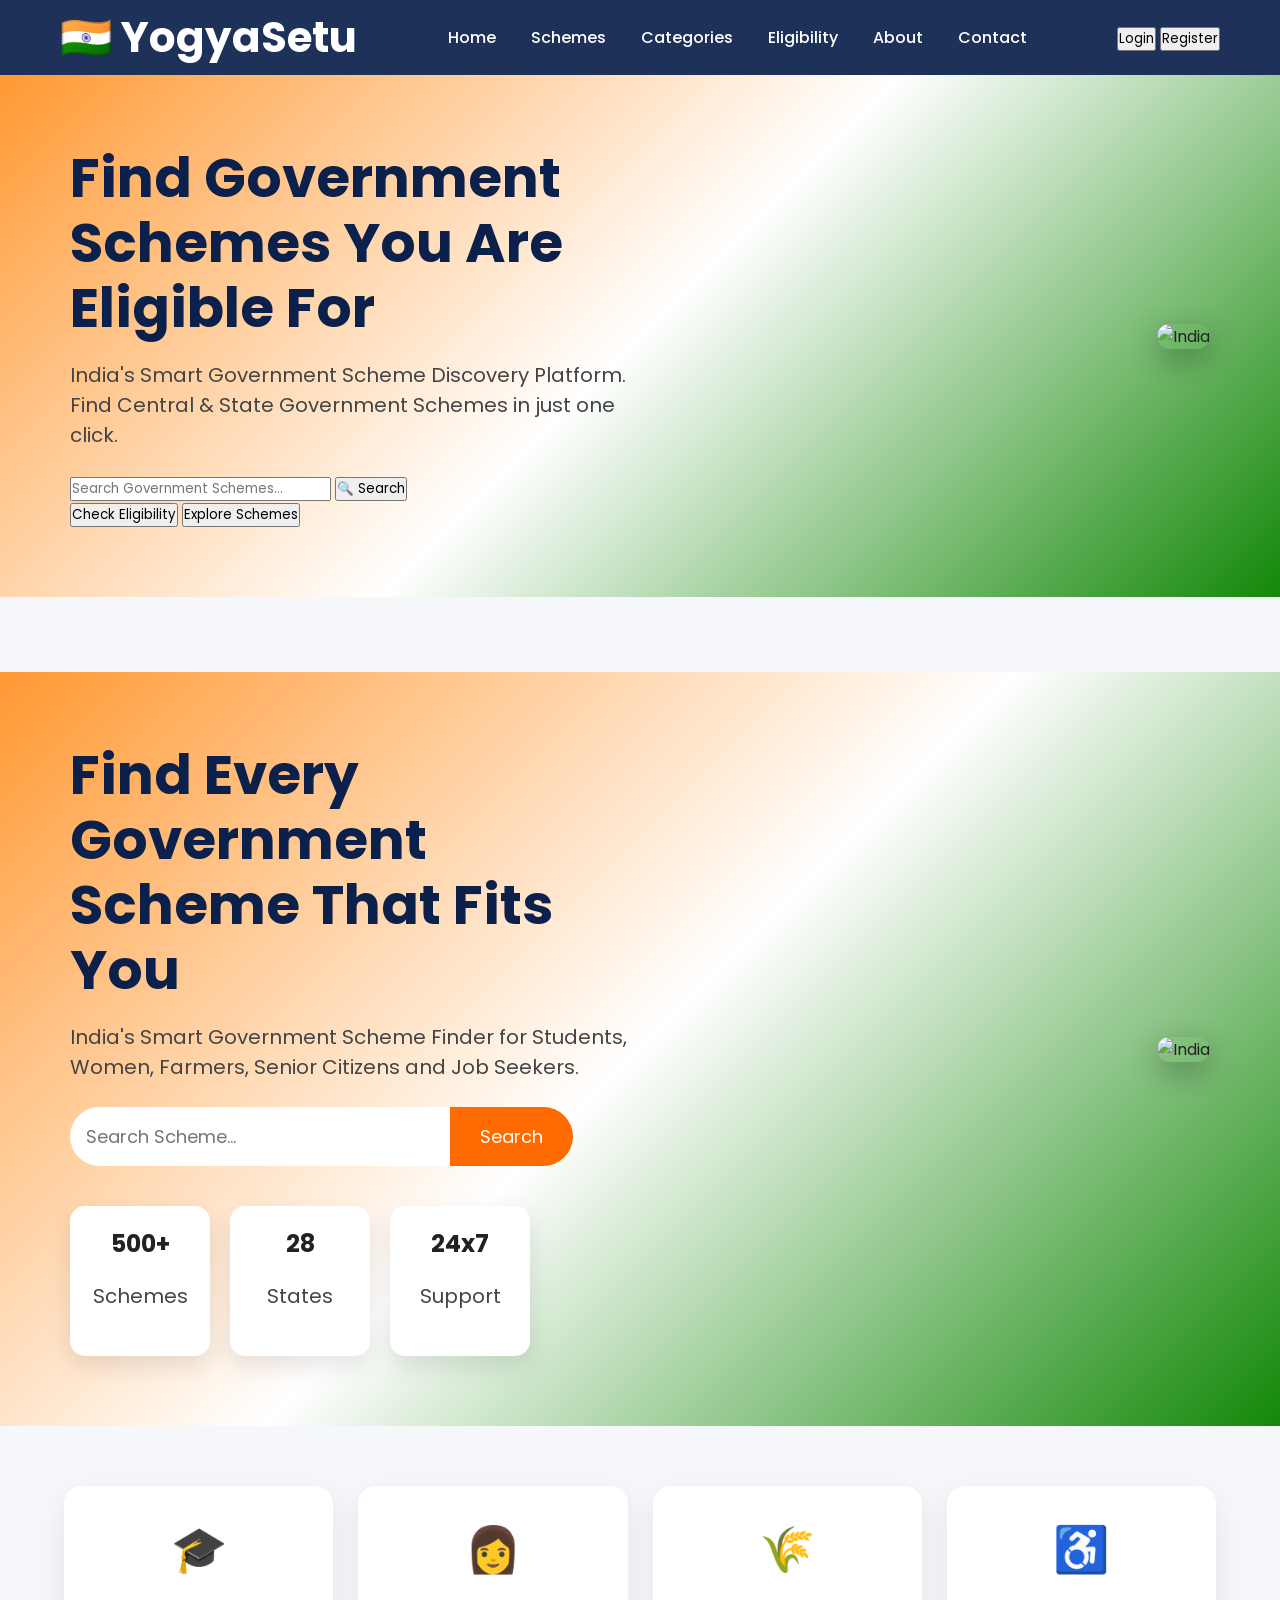
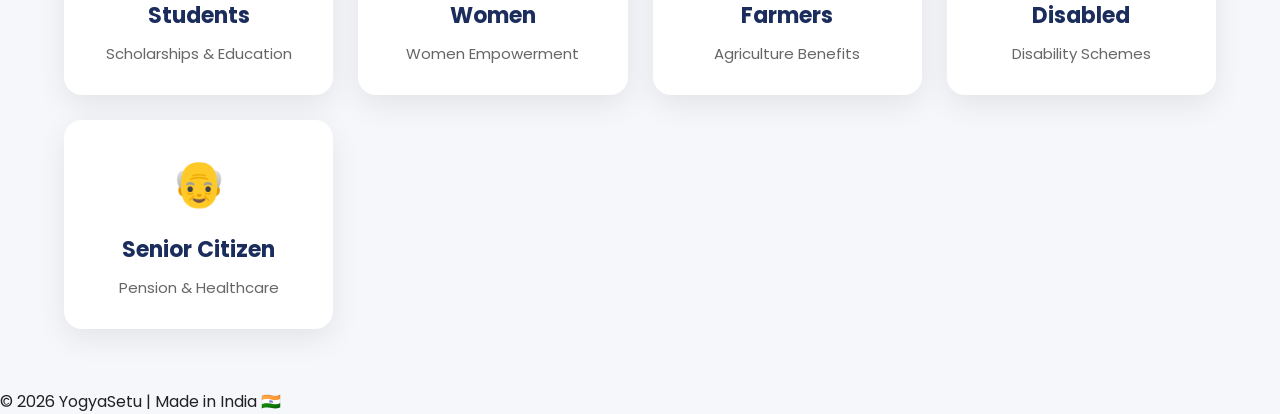
==== index.html @ 73a0e0ed "Update index.html" ====
<!DOCTYPE html>
<html lang="en">
<head>
    <meta charset="UTF-8">
    <meta name="viewport" content="width=device-width, initial-scale=1.0">
    <title>YogyaSetu | Government Scheme Portal</title>

    <link rel="stylesheet" href="style.css">
</head>
<body>
    <header class="navbar">

    <div class="logo">
        <h2>🇮🇳 YogyaSetu</h2>
    </div>

    <nav>
        <a href="#">Home</a>
        <a href="#">Schemes</a>
        <a href="#">Categories</a>
        <a href="#">Eligibility</a>
        <a href="#">About</a>
        <a href="#">Contact</a>
    </nav>

    <div class="nav-btn">
        <button class="login-btn">Login</button>
        <button class="register-btn">Register</button>
    </div>

</header>

<section class="hero">

<div class="hero-left">

<h1>
Find Government Schemes
You Are Eligible For
</h1>

<p>

India's Smart Government Scheme Discovery Platform.

Find Central & State Government Schemes
in just one click.

</p>

<div class="hero-search">

<input
type="text"
placeholder="Search Government Schemes..."
>

<button>

🔍 Search

</button>

</div>

<div class="hero-buttons">

<button class="primary">

Check Eligibility

</button>

<button class="secondary">

Explore Schemes

</button>

</div>

</div>

<div class="hero-right">

<img
src="https://images.unsplash.com/photo-1524492412937-b28074a5d7da?w=900"
alt="India">

</div>

</section>


<section class="hero">
    <div class="hero-left">
        <h1>Find Every Government Scheme That Fits You</h1>
        <p>
            India's Smart Government Scheme Finder for Students,
            Women, Farmers, Senior Citizens and Job Seekers.
        </p>

        <div class="search-box">
            <input type="text" placeholder="Search Scheme...">
            <button>Search</button>
        </div>

        <div class="stats">
            <div class="card">
                <h2>500+</h2>
                <p>Schemes</p>
            </div>

            <div class="card">
                <h2>28</h2>
                <p>States</p>
            </div>

            <div class="card">
                <h2>24x7</h2>
                <p>Support</p>
            </div>
        </div>
    </div>

    <div class="hero-right">
        <img src="https://images.unsplash.com/photo-1529107386315-e1a2ed48a620?w=900" alt="India">
    </div>
</section>
<section class="category-section">

    <div class="category-card">
        <span>🎓</span>
        <h3>Students</h3>
        <p>Scholarships & Education</p>
    </div>

    <div class="category-card">
        <span>👩</span>
        <h3>Women</h3>
        <p>Women Empowerment</p>
    </div>

    <div class="category-card">
        <span>🌾</span>
        <h3>Farmers</h3>
        <p>Agriculture Benefits</p>
    </div>

    <div class="category-card">
        <span>♿</span>
        <h3>Disabled</h3>
        <p>Disability Schemes</p>
    </div>

    <div class="category-card">
        <span>👴</span>
        <h3>Senior Citizen</h3>
        <p>Pension & Healthcare</p>
    </div>

</section>

<footer>
    © 2026 YogyaSetu | Made in India 🇮🇳
</footer>
</body>
</html>
---- style.css ----
/* ===== GOOGLE FONT ===== */
@import url('https://fonts.googleapis.com/css2?family=Poppins:wght@300;400;500;600;700&display=swap');

*{
    margin:0;
    padding:0;
    box-sizing:border-box;
    font-family:'Poppins',sans-serif;
}

body{
    background:#f5f7fb;
    color:#222;
}

/* ================= NAVBAR ================= */

.navbar{
    position:fixed;
    top:0;
    left:0;
    width:100%;
    height:75px;

    display:flex;
    justify-content:space-between;
    align-items:center;

    padding:0 60px;

    background:rgba(11,32,74,.92);
    backdrop-filter:blur(15px);

    z-index:999;
}

.logo{
    font-size:28px;
    color:#fff;
    font-weight:700;
}

nav{
    display:flex;
    gap:35px;
}

nav a{
    color:white;
    text-decoration:none;
    font-weight:500;
    transition:.3s;
}

nav a:hover{
    color:#ff9933;
}

.buttons button{
    border:none;
    padding:10px 24px;
    border-radius:30px;
    cursor:pointer;
    font-size:15px;
    margin-left:10px;
    transition:.3s;
}

.login{
    background:white;
    color:#0b204a;
}

.register{
    background:#ff9933;
    color:white;
}

.buttons button:hover{
    transform:translateY(-3px);
}

/* ================= HERO ================= */

.hero{

    margin-top:75px;

    display:flex;
    justify-content:space-between;
    align-items:center;

    padding:70px;

    background:linear-gradient(
    90deg,
    #ff9933,
    white,
    #138808);

}

.hero-left{
    width:50%;
}

.hero-left h1{
    font-size:52px;
    color:#0b204a;
    line-height:65px;
}

.hero-left p{
    margin:20px 0;
    font-size:19px;
    color:#444;
}

.search-box{
    display:flex;
    margin-top:25px;
}

.search-box input{

    width:420px;

    padding:16px;

    border:none;

    border-radius:40px 0 0 40px;

    font-size:16px;

}

.search-box button{

    border:none;

    padding:16px 35px;

    background:#ff9933;

    color:white;

    font-size:17px;

    border-radius:0 40px 40px 0;

    cursor:pointer;

}

.hero-right img{

    width:520px;

    border-radius:20px;

    box-shadow:0 15px 40px rgba(0,0,0,.25);

}
.hero{
display:flex;
justify-content:space-between;
align-items:center;
padding:70px;
background:linear-gradient(135deg,#ff9933,#ffffff,#138808);
}

.hero-left{
width:50%;
}

.hero-left h1{
font-size:55px;
font-weight:bold;
margin-bottom:20px;
}

.hero-left p{
font-size:20px;
margin-bottom:25px;
color:#444;
}

.search-box{
display:flex;
width:500px;
}

.search-box input{
flex:1;
padding:16px;
border:none;
border-radius:40px 0 0 40px;
font-size:18px;
}

.search-box button{
padding:16px 30px;
border:none;
background:#ff6b00;
color:white;
border-radius:0 40px 40px 0;
font-size:18px;
cursor:pointer;
}

.hero-right img{
width:550px;
border-radius:20px;
box-shadow:0 10px 30px rgba(0,0,0,.3);
}

.stats{
display:flex;
gap:20px;
margin-top:40px;
}

.card{
background:white;
padding:20px;
border-radius:15px;
text-align:center;
width:140px;
box-shadow:0 10px 25px rgba(0,0,0,.1);
}
.category-section{
    width:90%;
    margin:60px auto;
    display:grid;
    grid-template-columns:repeat(auto-fit,minmax(220px,1fr));
    gap:25px;
}

.category-card{
    background:#fff;
    padding:30px 20px;
    border-radius:18px;
    text-align:center;
    box-shadow:0 10px 30px rgba(0,0,0,.08);
    transition:.3s;
    cursor:pointer;
}

.category-card:hover{
    transform:translateY(-10px);
    box-shadow:0 18px 40px rgba(0,0,0,.15);
}

.category-card span{
    font-size:45px;
}

.category-card h3{
    margin-top:15px;
    font-size:22px;
    color:#1b2d5c;
}

.category-card p{
    color:#666;
    margin-top:10px;
    font-size:15px;
}
.scheme-header{
    text-align:center;
    padding:40px;
}

.scheme-header h1{
    font-size:40px;
    color:#1b2d5c;
}

#searchBox{
    width:60%;
    max-width:500px;
    padding:15px;
    margin-top:20px;
    border-radius:10px;
    border:1px solid #ddd;
    font-size:16px;
}

.scheme-grid{
    width:90%;
    margin:auto;
    display:grid;
    grid-template-columns:repeat(auto-fit,minmax(300px,1fr));
    gap:25px;
    padding-bottom:50px;
}

.scheme-card{
    background:white;
    padding:25px;
    border-radius:18px;
    box-shadow:0 10px 30px rgba(0,0,0,.08);
}

.scheme-card h2{
    color:#1b2d5c;
}

.scheme-card p{
    margin:10px 0;
}

.scheme-card button{
    margin-top:15px;
    padding:12px 25px;
    background:#ff8c00;
    color:white;
    border:none;
    border-radius:8px;
    cursor:pointer;
}
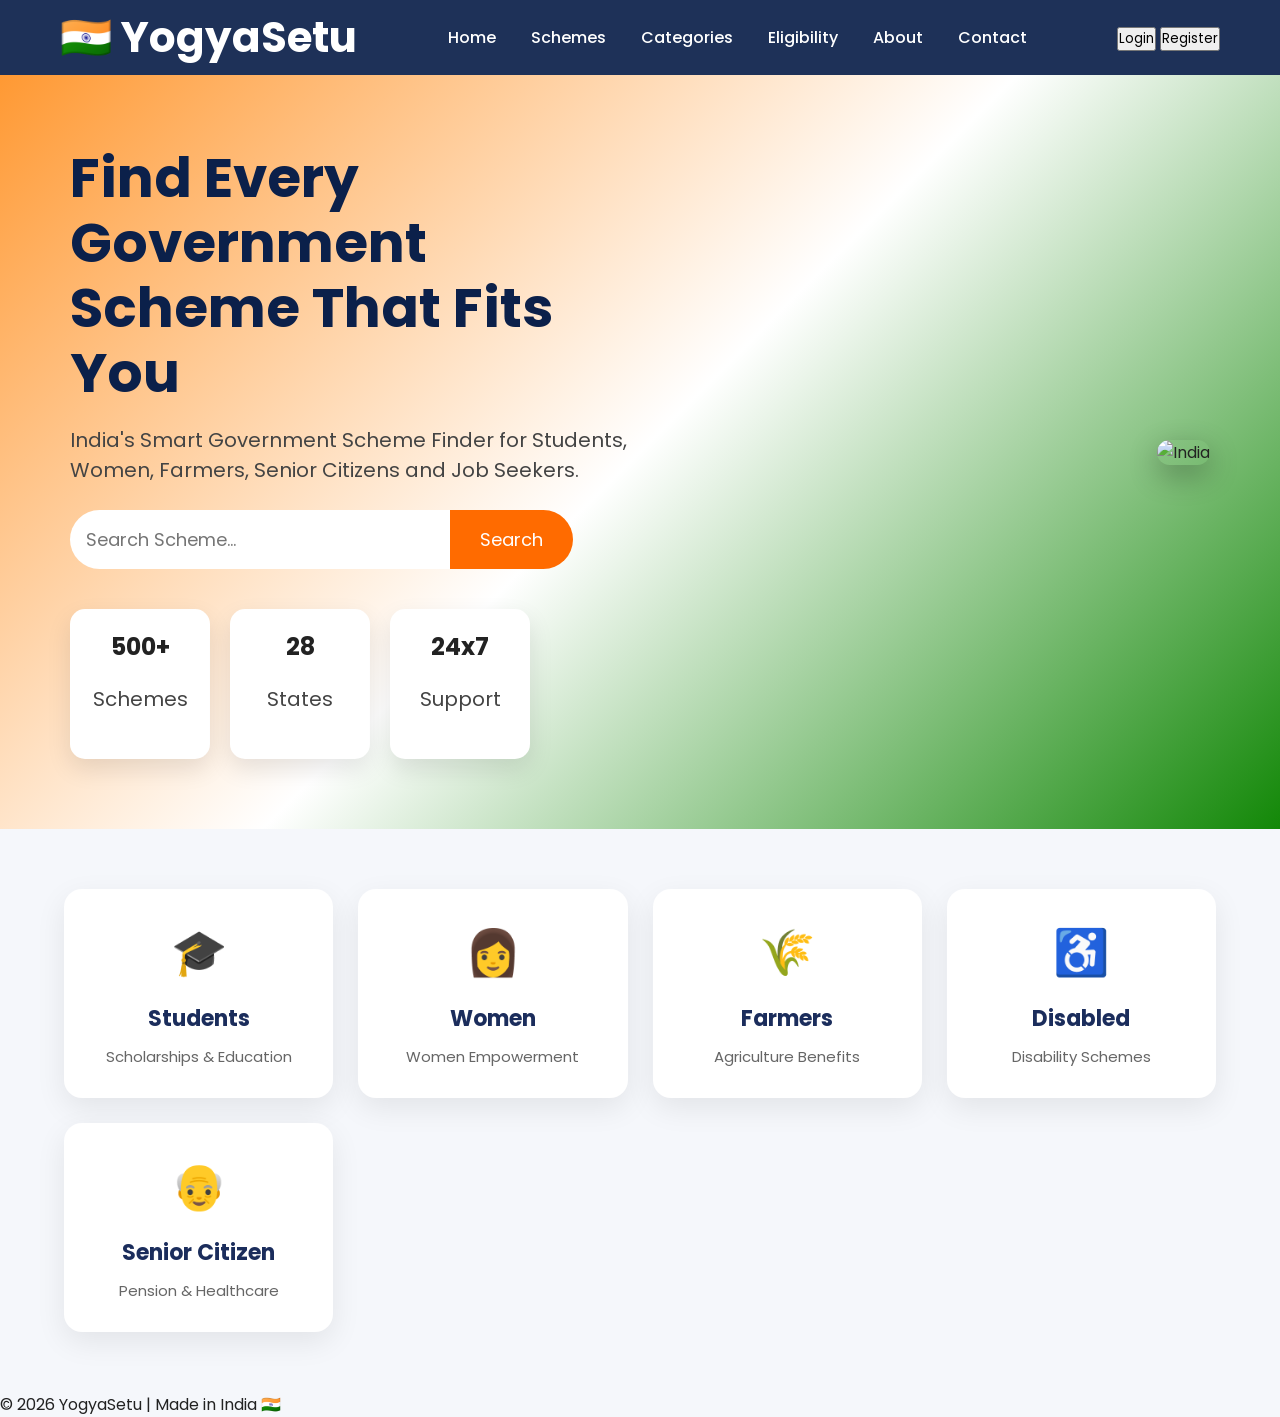
==== commit d17956d4: "Update index.html" ====
--- a/index.html
+++ b/index.html
@@ -29,68 +29,6 @@
     </div>
 
 </header>
-
-<section class="hero">
-
-<div class="hero-left">
-
-<h1>
-Find Government Schemes
-You Are Eligible For
-</h1>
-
-<p>
-
-India's Smart Government Scheme Discovery Platform.
-
-Find Central & State Government Schemes
-in just one click.
-
-</p>
-
-<div class="hero-search">
-
-<input
-type="text"
-placeholder="Search Government Schemes..."
->
-
-<button>
-
-🔍 Search
-
-</button>
-
-</div>
-
-<div class="hero-buttons">
-
-<button class="primary">
-
-Check Eligibility
-
-</button>
-
-<button class="secondary">
-
-Explore Schemes
-
-</button>
-
-</div>
-
-</div>
-
-<div class="hero-right">
-
-<img
-src="https://images.unsplash.com/photo-1524492412937-b28074a5d7da?w=900"
-alt="India">
-
-</div>
-
-</section>
-
 
 <section class="hero">
     <div class="hero-left">
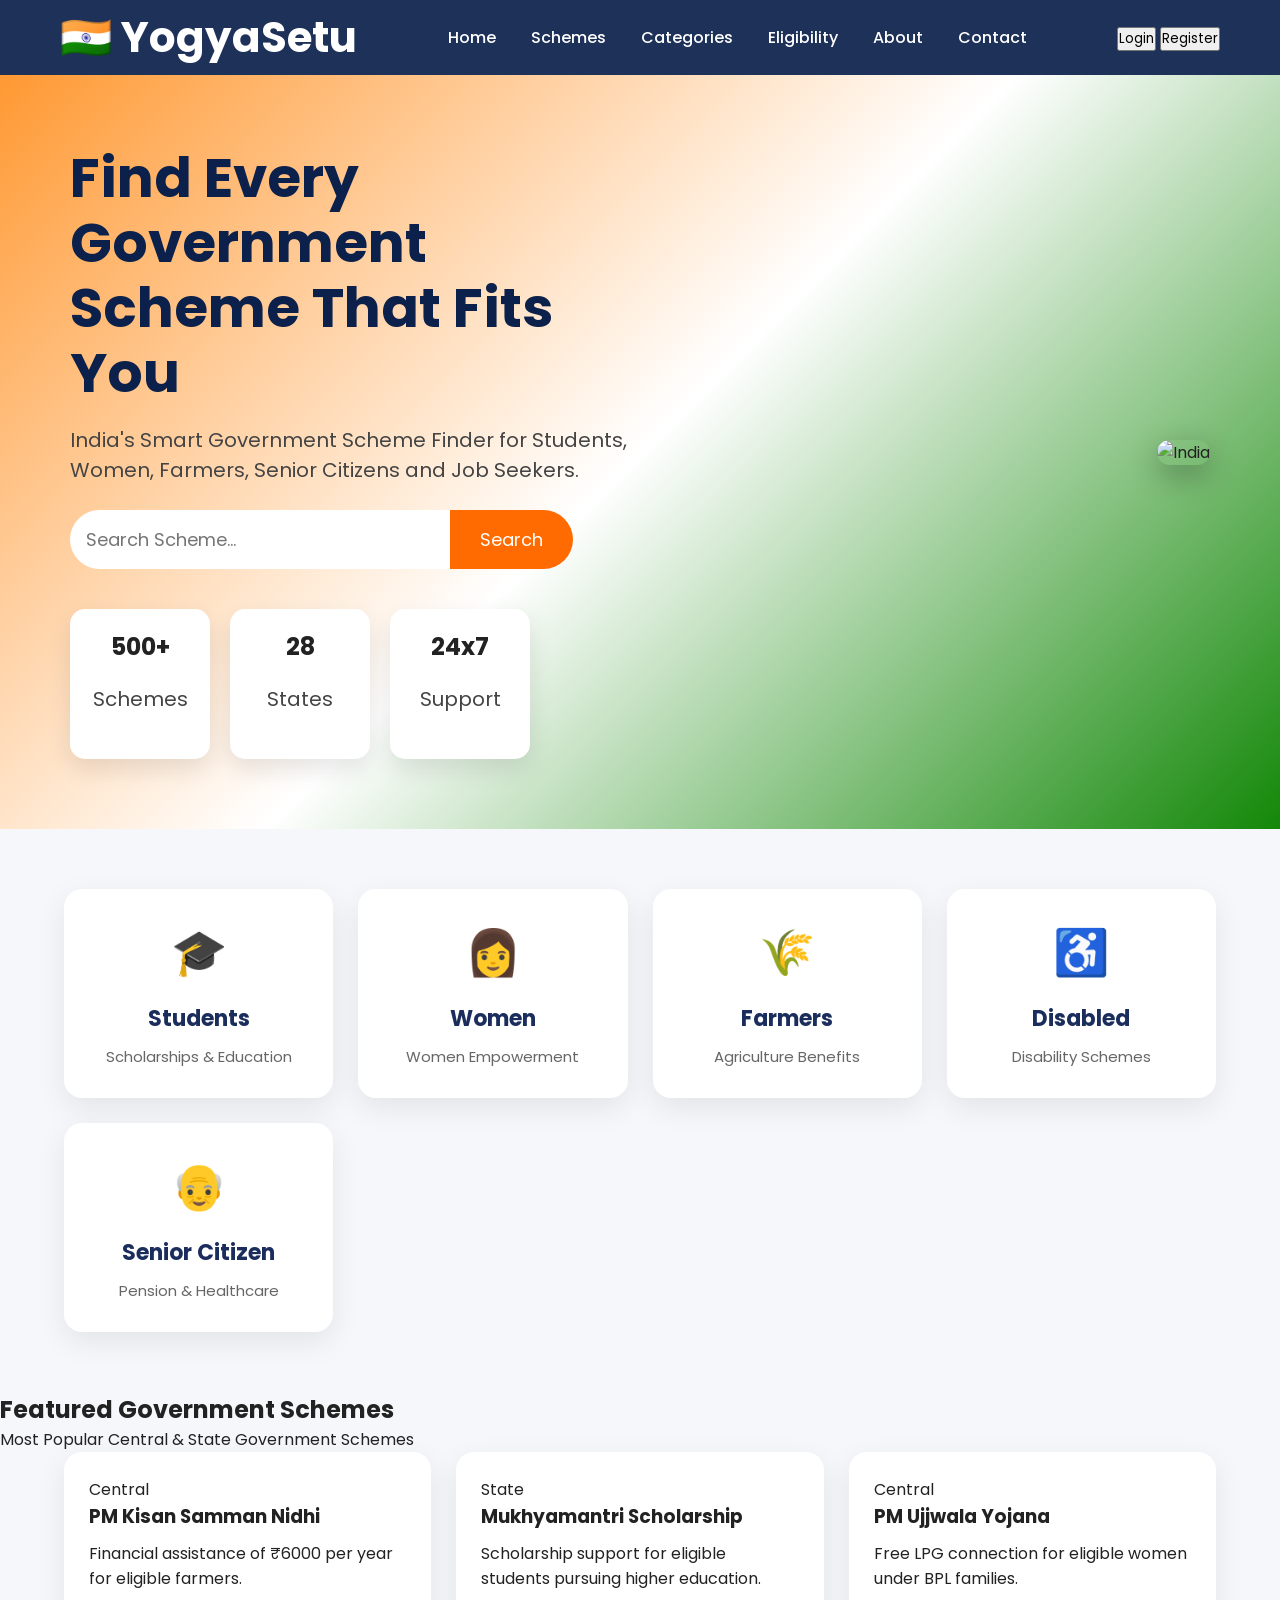
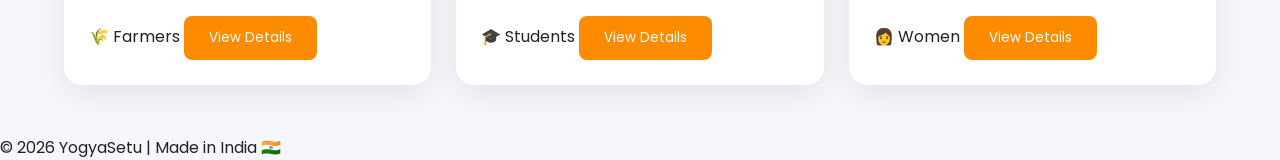
==== commit d2480b7c: "Update index.html" ====
--- a/index.html
+++ b/index.html
@@ -98,6 +98,57 @@
     </div>
 
 </section>
+    <section class="featured-section">
+
+    <div class="section-title">
+        <h2>Featured Government Schemes</h2>
+        <p>Most Popular Central & State Government Schemes</p>
+    </div>
+
+    <div class="scheme-grid">
+
+        <div class="scheme-card">
+            <span class="tag central">Central</span>
+            <h3>PM Kisan Samman Nidhi</h3>
+            <p>
+                Financial assistance of ₹6000 per year for eligible farmers.
+            </p>
+
+            <div class="scheme-footer">
+                <span>🌾 Farmers</span>
+                <button>View Details</button>
+            </div>
+        </div>
+
+        <div class="scheme-card">
+            <span class="tag state">State</span>
+            <h3>Mukhyamantri Scholarship</h3>
+            <p>
+                Scholarship support for eligible students pursuing higher education.
+            </p>
+
+            <div class="scheme-footer">
+                <span>🎓 Students</span>
+                <button>View Details</button>
+            </div>
+        </div>
+
+        <div class="scheme-card">
+            <span class="tag central">Central</span>
+            <h3>PM Ujjwala Yojana</h3>
+            <p>
+                Free LPG connection for eligible women under BPL families.
+            </p>
+
+            <div class="scheme-footer">
+                <span>👩 Women</span>
+                <button>View Details</button>
+            </div>
+        </div>
+
+    </div>
+
+</section>
 
 <footer>
     © 2026 YogyaSetu | Made in India 🇮🇳
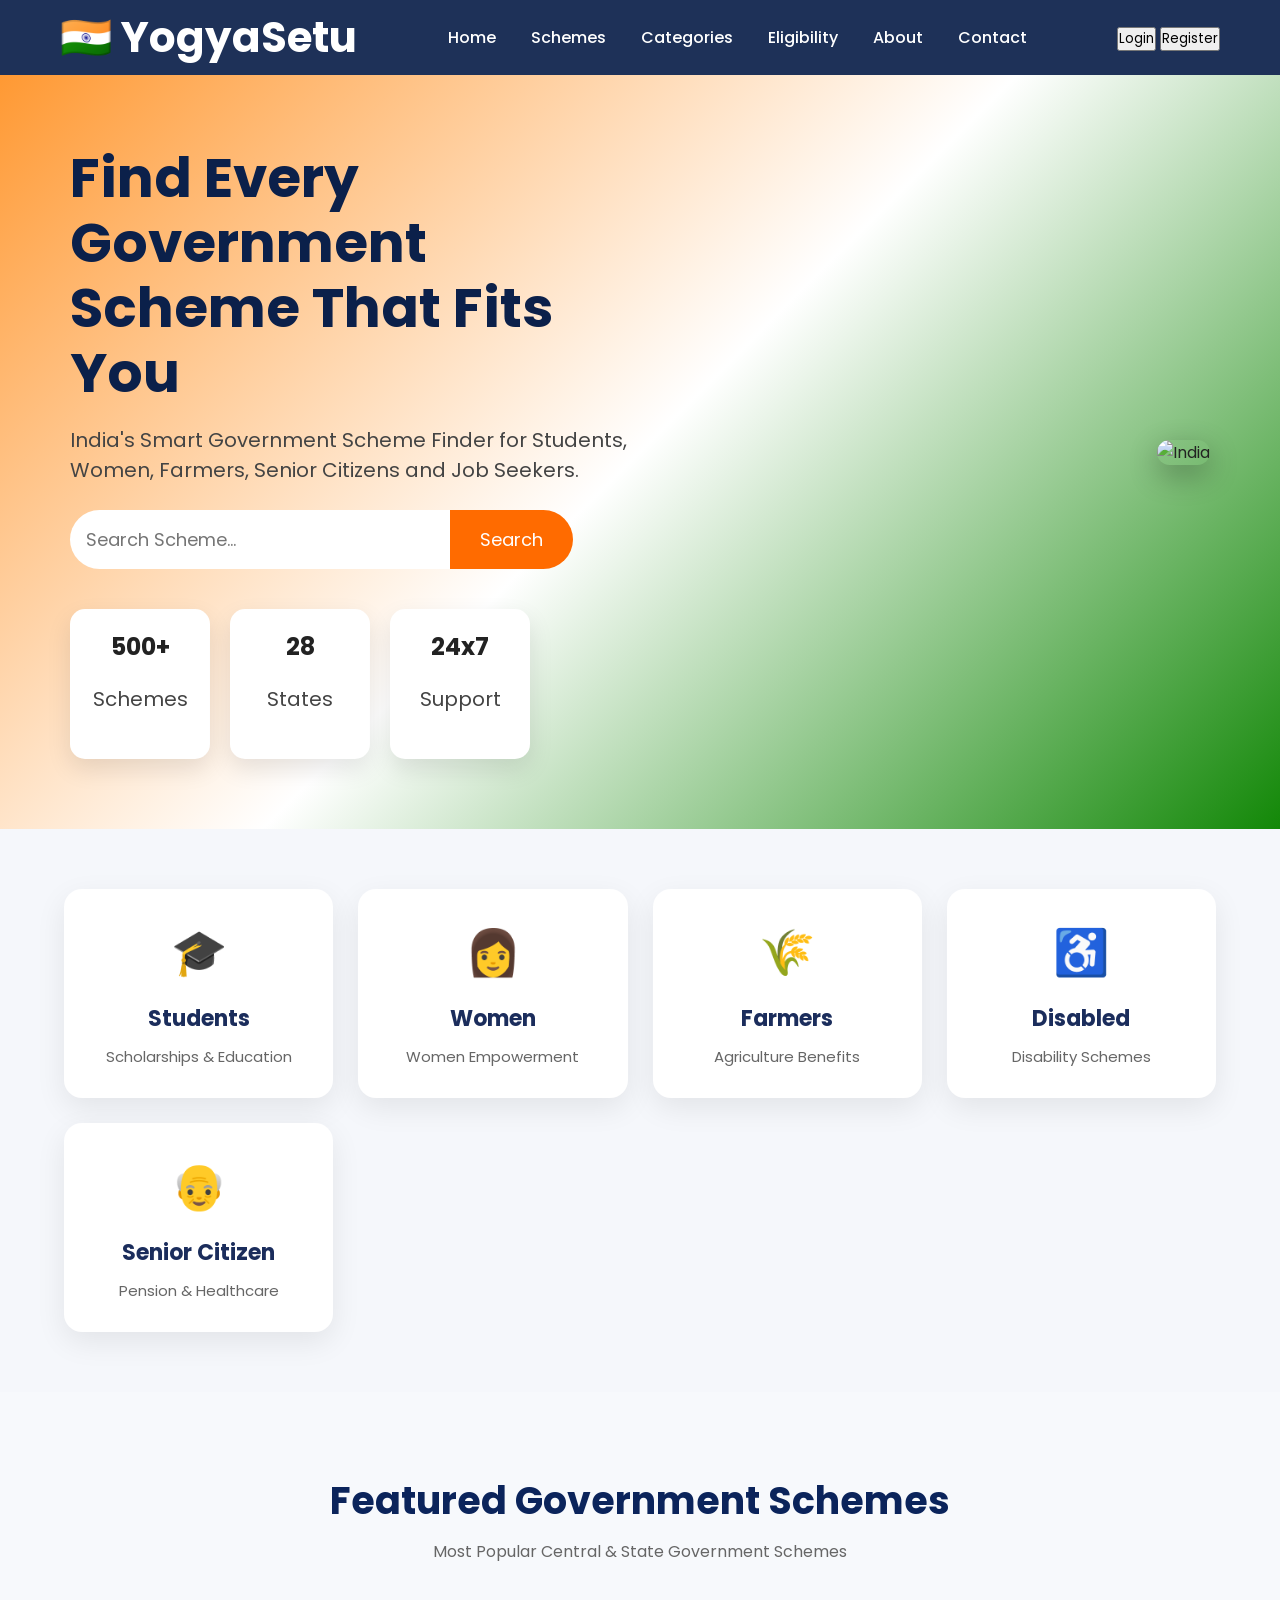
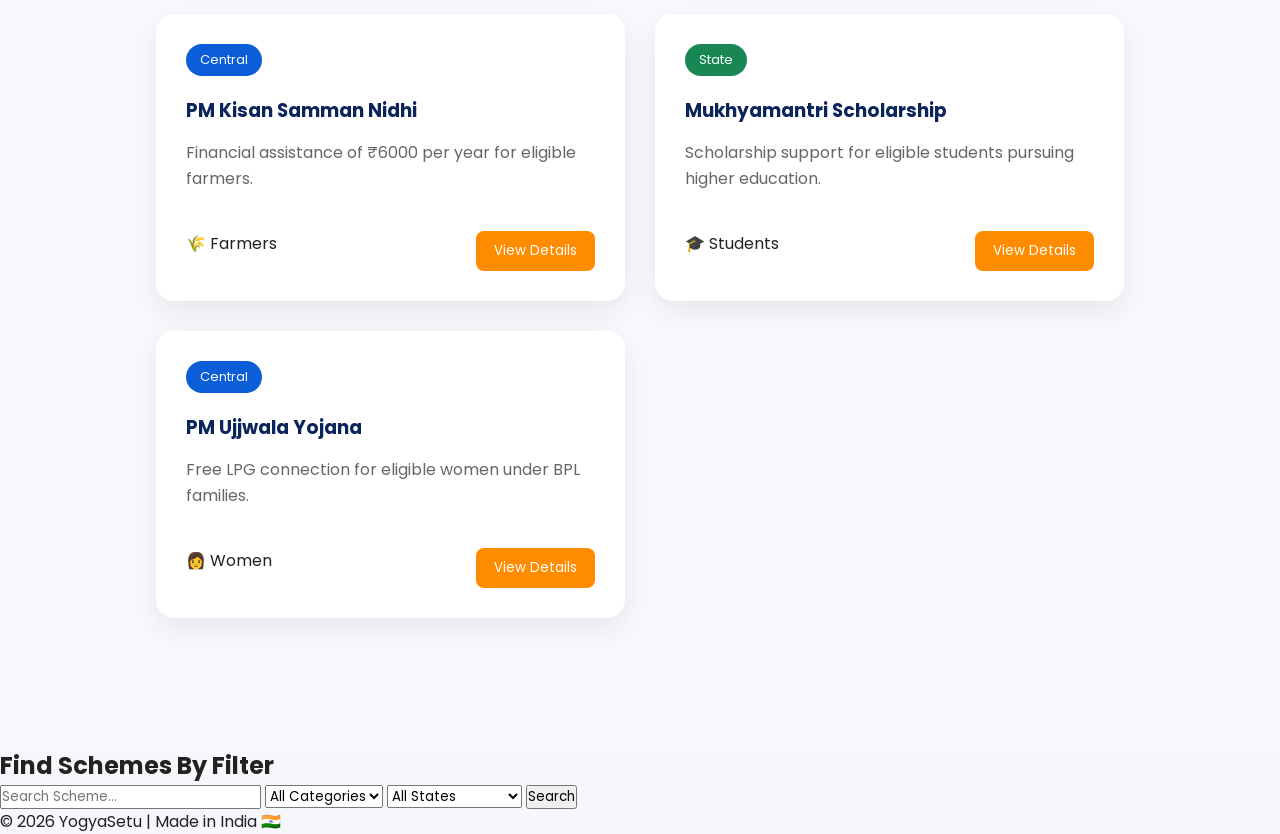
==== commit 002aabbc: "Update index.html" ====
--- a/index.html
+++ b/index.html
@@ -149,6 +149,38 @@
     </div>
 
 </section>
+    <section class="filter-section">
+
+    <h2>Find Schemes By Filter</h2>
+
+    <div class="filter-box">
+
+        <input type="text" id="searchInput" placeholder="Search Scheme...">
+
+        <select id="categoryFilter">
+            <option value="">All Categories</option>
+            <option>Students</option>
+            <option>Women</option>
+            <option>Farmers</option>
+            <option>Senior Citizen</option>
+            <option>Disabled</option>
+        </select>
+
+        <select id="stateFilter">
+            <option value="">All States</option>
+            <option>Madhya Pradesh</option>
+            <option>Maharashtra</option>
+            <option>Uttar Pradesh</option>
+            <option>Rajasthan</option>
+            <option>Gujarat</option>
+            <option>Delhi</option>
+        </select>
+
+        <button id="filterBtn">Search</button>
+
+    </div>
+
+</section>
 
 <footer>
     © 2026 YogyaSetu | Made in India 🇮🇳
--- a/style.css
+++ b/style.css
@@ -320,3 +320,89 @@
     border-radius:8px;
     cursor:pointer;
 }
+/* Featured Section */
+
+.featured-section{
+    padding:80px 8%;
+    background:#f7f9fc;
+}
+
+.section-title{
+    text-align:center;
+    margin-bottom:50px;
+}
+
+.section-title h2{
+    font-size:38px;
+    color:#0b245b;
+    margin-bottom:10px;
+}
+
+.section-title p{
+    color:#666;
+}
+
+.scheme-grid{
+    display:grid;
+    grid-template-columns:repeat(auto-fit,minmax(320px,1fr));
+    gap:30px;
+}
+
+.scheme-card{
+    background:#fff;
+    border-radius:18px;
+    padding:30px;
+    box-shadow:0 10px 30px rgba(0,0,0,.08);
+    transition:.3s;
+}
+
+.scheme-card:hover{
+    transform:translateY(-8px);
+}
+
+.tag{
+    display:inline-block;
+    padding:6px 14px;
+    border-radius:50px;
+    color:#fff;
+    font-size:13px;
+    margin-bottom:20px;
+}
+
+.central{
+    background:#0b5ed7;
+}
+
+.state{
+    background:#198754;
+}
+
+.scheme-card h3{
+    margin-bottom:15px;
+    color:#0b245b;
+}
+
+.scheme-card p{
+    color:#666;
+    line-height:1.6;
+    margin-bottom:25px;
+}
+
+.scheme-footer{
+    display:flex;
+    justify-content:space-between;
+    align-items:center;
+}
+
+.scheme-footer button{
+    background:#ff8c00;
+    color:#fff;
+    border:none;
+    padding:10px 18px;
+    border-radius:8px;
+    cursor:pointer;
+}
+
+.scheme-footer button:hover{
+    background:#ff6f00;
+}
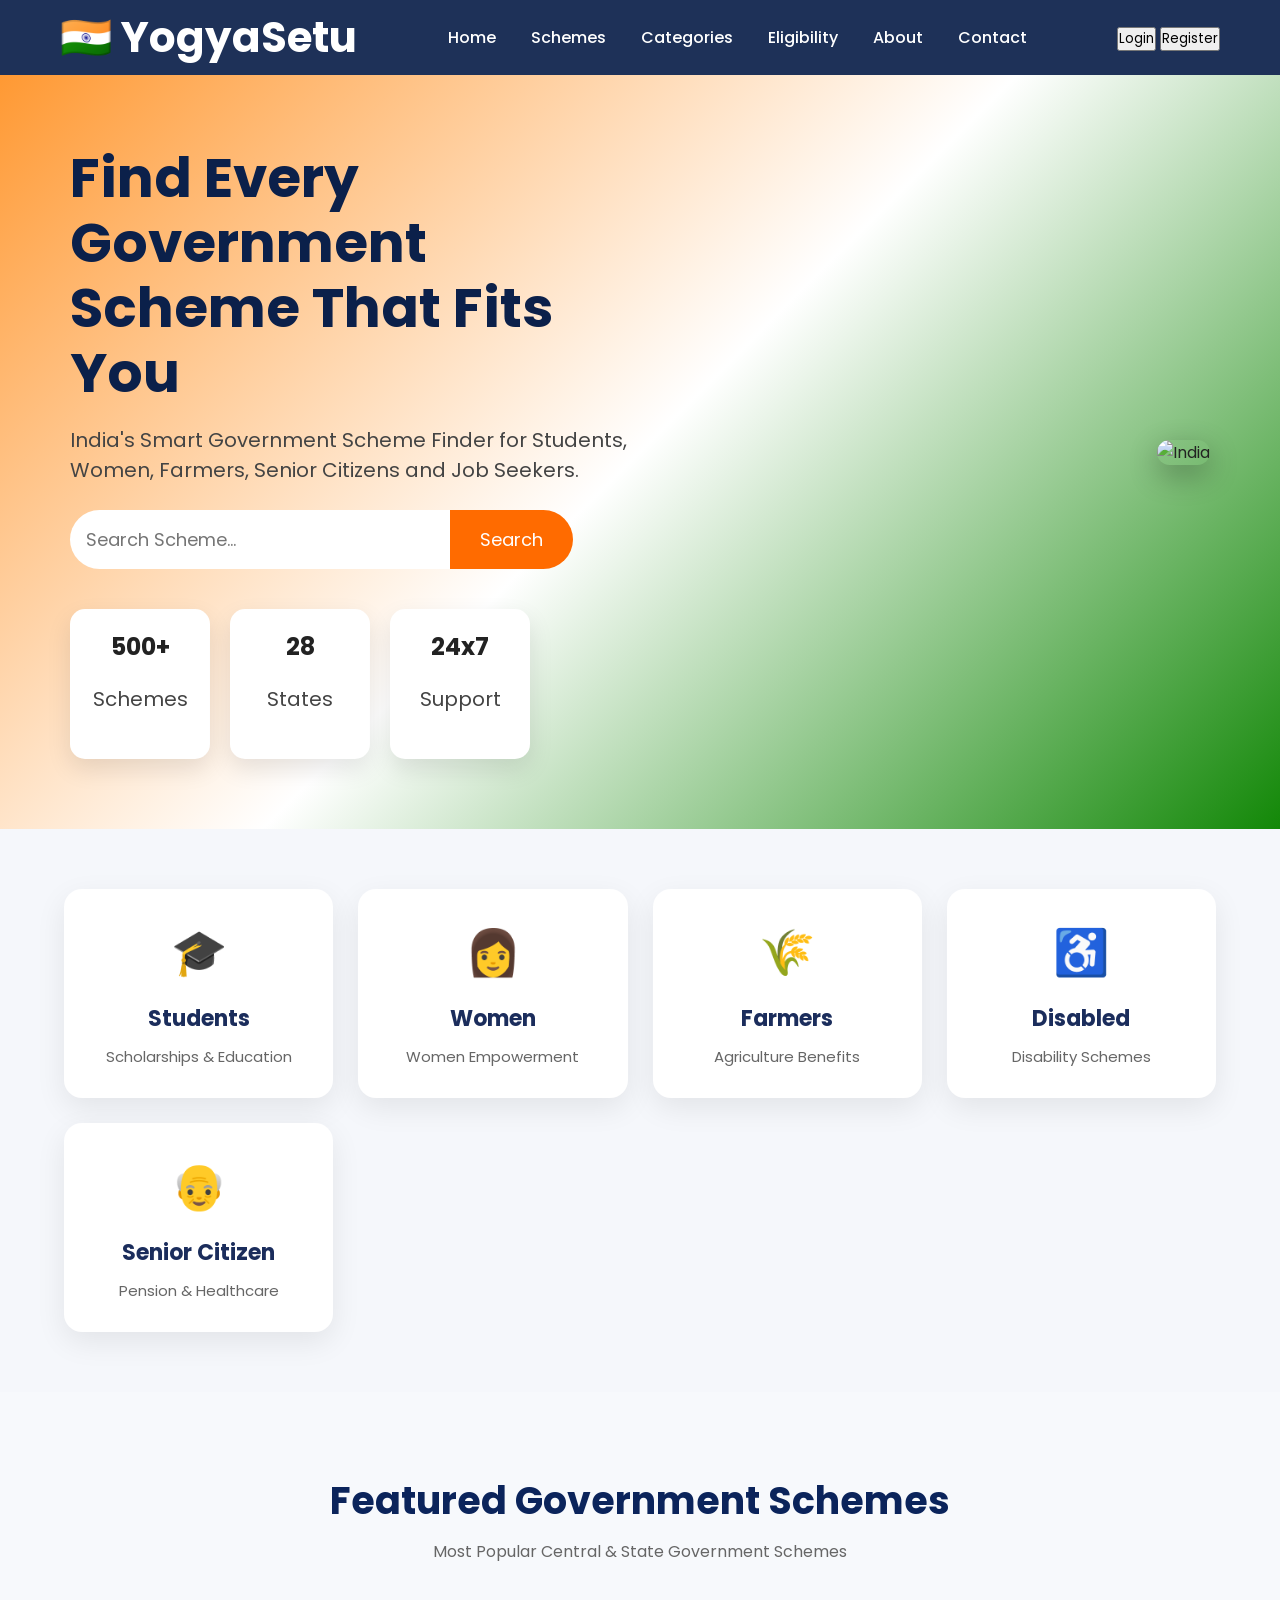
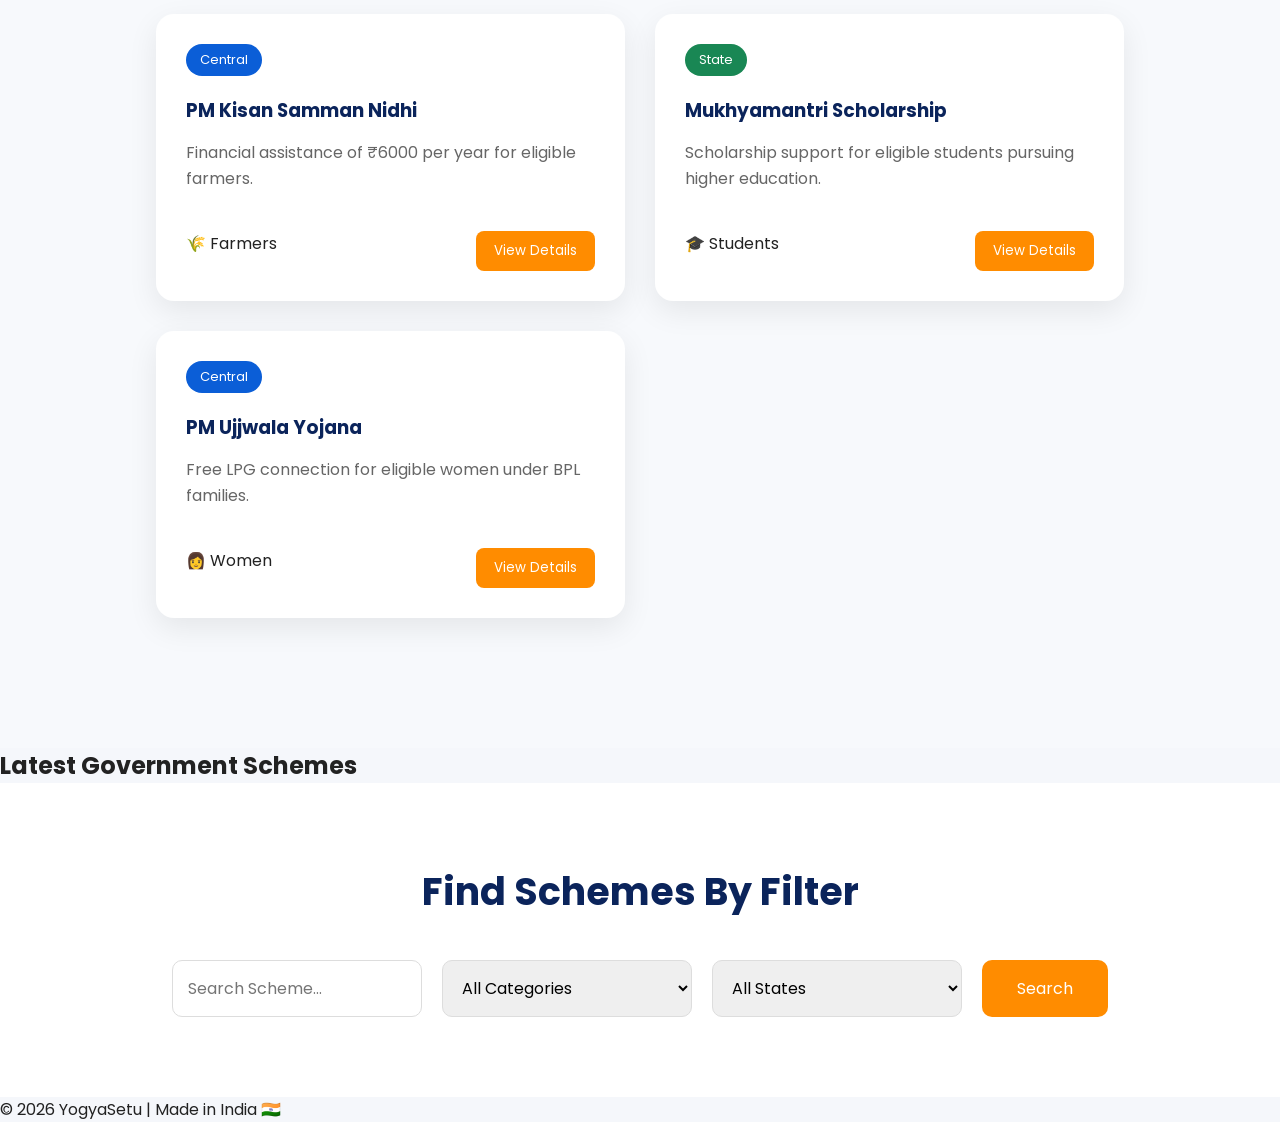
==== commit 8dd2671a: "Update index.html" ====
--- a/index.html
+++ b/index.html
@@ -149,6 +149,15 @@
     </div>
 
 </section>
+    <section class="latest-section">
+
+<h2>Latest Government Schemes</h2>
+
+<div id="latestSchemes">
+
+</div>
+
+</section>
     <section class="filter-section">
 
     <h2>Find Schemes By Filter</h2>
--- a/style.css
+++ b/style.css
@@ -402,6 +402,61 @@
     border-radius:8px;
     cursor:pointer;
 }
+/* Filter Section */
+
+.filter-section{
+
+    padding:80px 8%;
+    background:white;
+    text-align:center;
+
+}
+
+.filter-section h2{
+
+    font-size:38px;
+    color:#0b245b;
+    margin-bottom:40px;
+
+}
+
+.filter-box{
+
+    display:flex;
+    justify-content:center;
+    gap:20px;
+    flex-wrap:wrap;
+
+}
+
+.filter-box input,
+.filter-box select{
+
+    padding:15px;
+    width:250px;
+    border:1px solid #ddd;
+    border-radius:10px;
+    font-size:16px;
+
+}
+
+.filter-box button{
+
+    padding:15px 35px;
+    background:#ff8c00;
+    color:white;
+    border:none;
+    border-radius:10px;
+    cursor:pointer;
+    font-size:16px;
+
+}
+
+.filter-box button:hover{
+
+    background:#ff6f00;
+
+}
 
 .scheme-footer button:hover{
     background:#ff6f00;
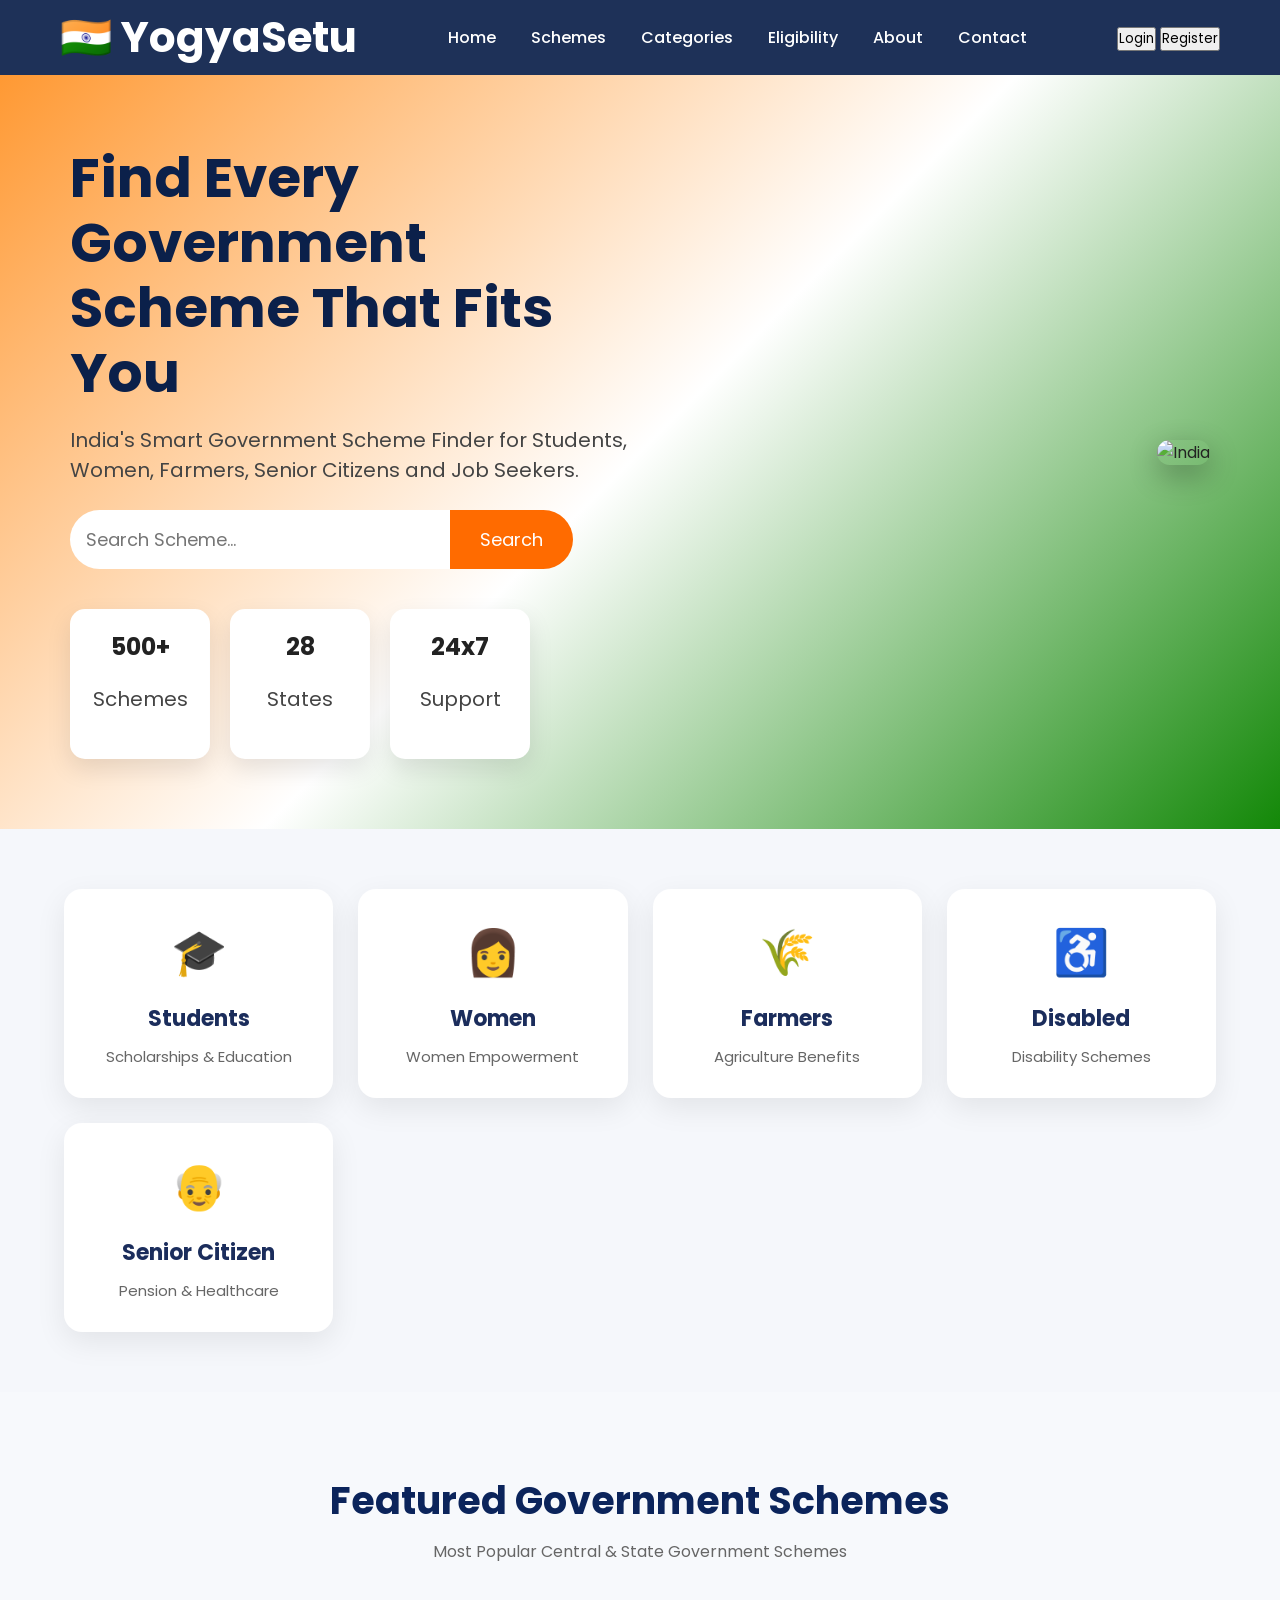
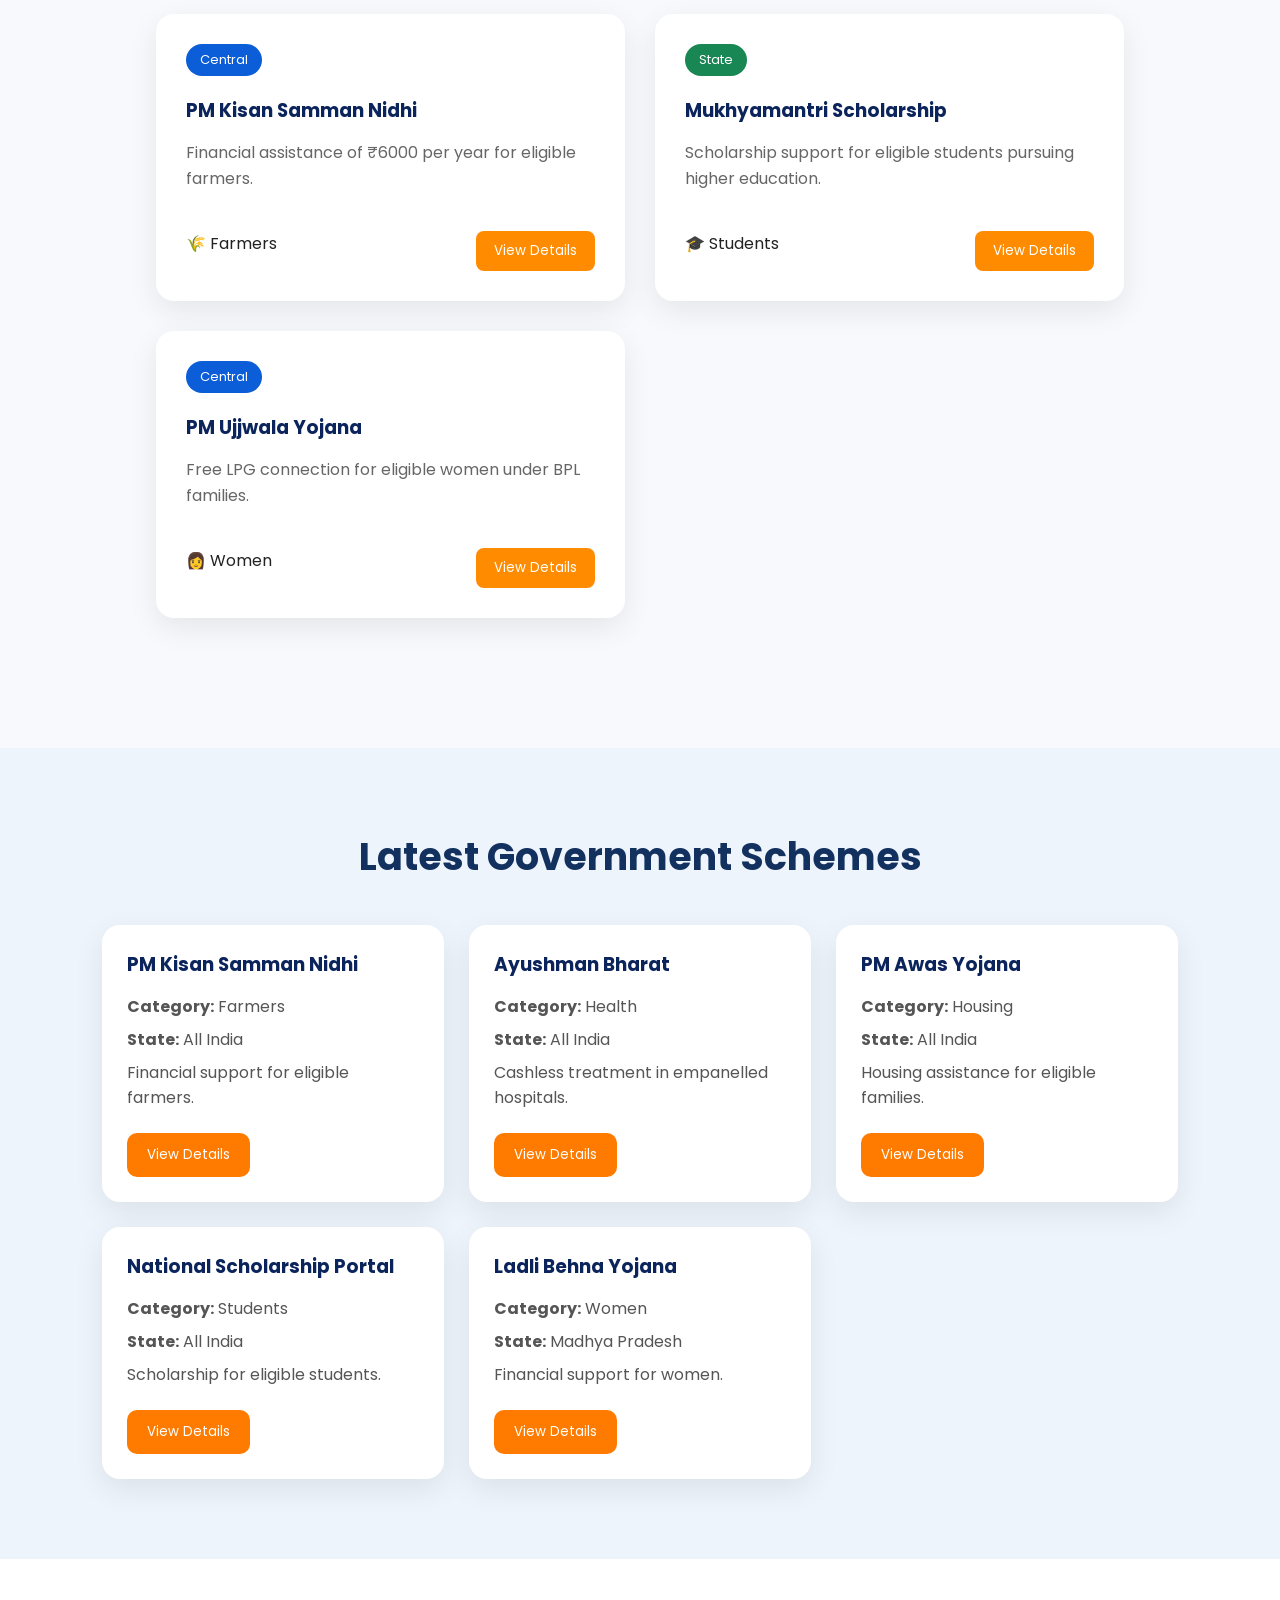
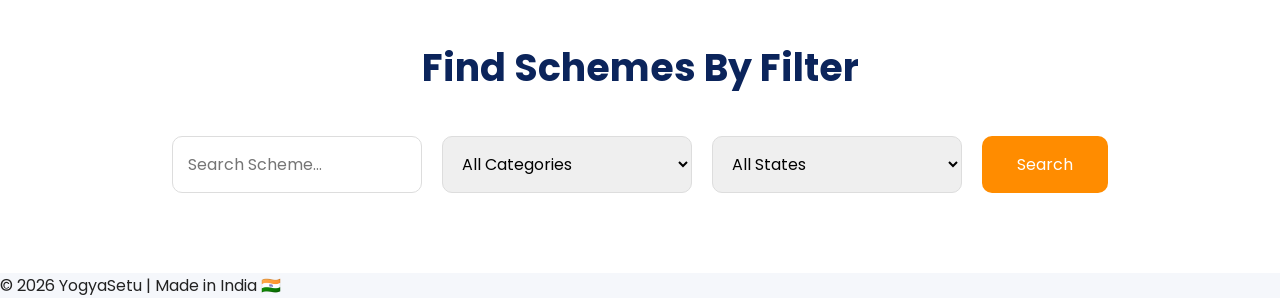
==== commit e74c37e2: "Update index.html" ====
--- a/index.html
+++ b/index.html
@@ -194,5 +194,7 @@
 <footer>
     © 2026 YogyaSetu | Made in India 🇮🇳
 </footer>
+    <script src="schemes.js"></script>
+<script src="script.js"></script>
 </body>
 </html>
--- a/style.css
+++ b/style.css
@@ -461,3 +461,78 @@
 .scheme-footer button:hover{
     background:#ff6f00;
 }
+.latest-section{
+
+padding:80px 8%;
+
+background:#eef4fb;
+
+}
+
+.latest-section h2{
+
+text-align:center;
+
+font-size:38px;
+
+margin-bottom:40px;
+
+color:#12315f;
+
+}
+
+#latestSchemes{
+
+display:grid;
+
+grid-template-columns:repeat(auto-fit,minmax(320px,1fr));
+
+gap:25px;
+
+}
+
+.latest-card{
+
+background:white;
+
+padding:25px;
+
+border-radius:18px;
+
+box-shadow:0 10px 30px rgba(0,0,0,.08);
+
+}
+
+.latest-card h3{
+
+color:#0b245b;
+
+margin-bottom:15px;
+
+}
+
+.latest-card p{
+
+margin:8px 0;
+
+color:#555;
+
+}
+
+.latest-card button{
+
+margin-top:15px;
+
+background:#ff7b00;
+
+color:white;
+
+border:none;
+
+padding:12px 20px;
+
+border-radius:10px;
+
+cursor:pointer;
+
+}
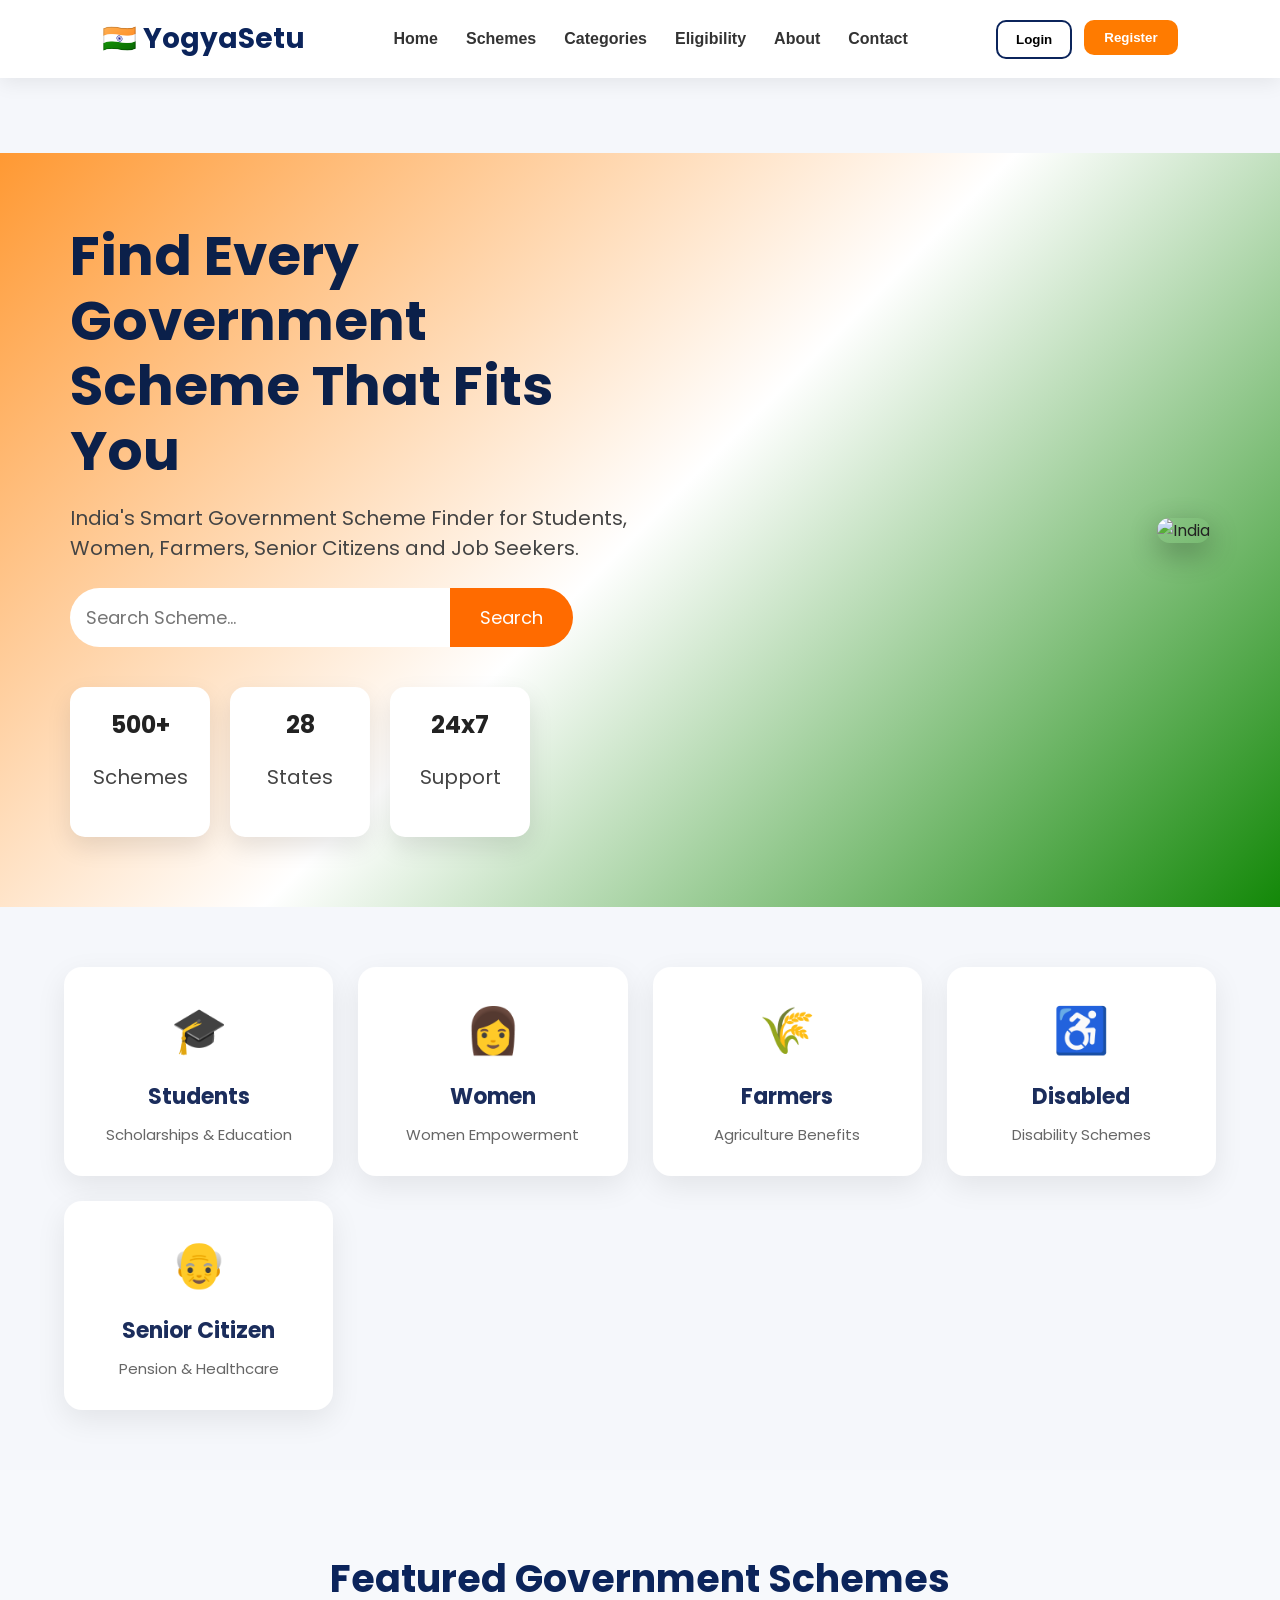
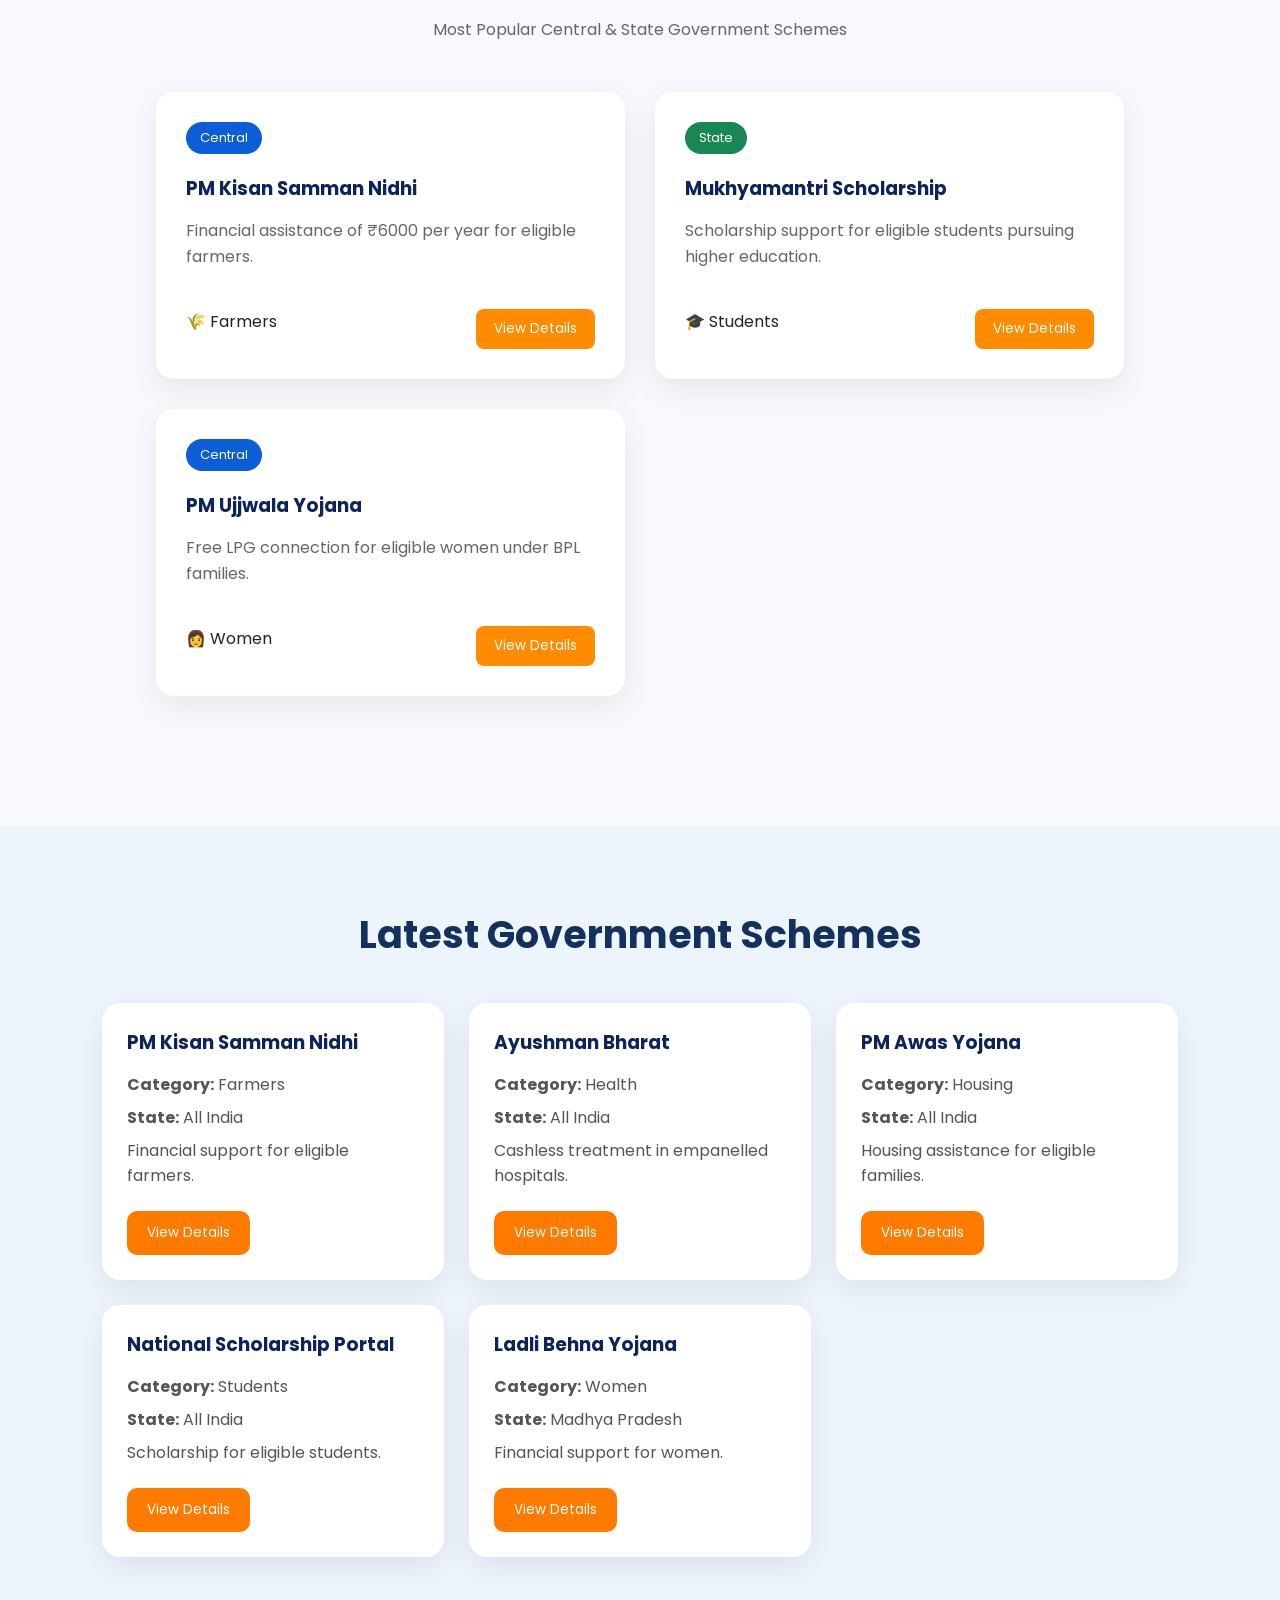
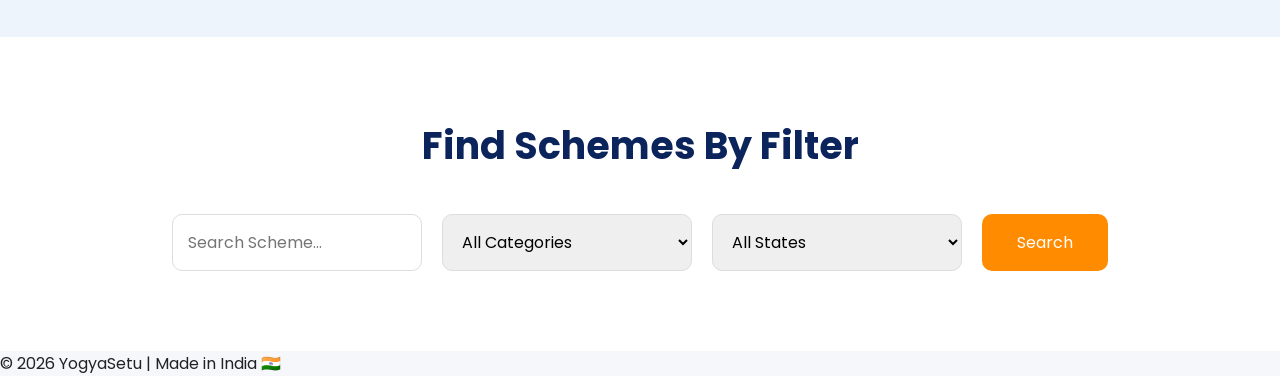
==== commit c61139be: "Update index.html" ====
--- a/index.html
+++ b/index.html
@@ -14,19 +14,28 @@
         <h2>🇮🇳 YogyaSetu</h2>
     </div>
 
-    <nav>
-        <a href="#">Home</a>
-        <a href="#">Schemes</a>
+    <nav class="nav-links">
+
+        <a href="index.html">Home</a>
+        <a href="schemes.html">Schemes</a>
         <a href="#">Categories</a>
         <a href="#">Eligibility</a>
         <a href="#">About</a>
         <a href="#">Contact</a>
+
     </nav>
 
-    <div class="nav-btn">
+    <div class="nav-buttons">
+
+    <a href="login.html">
         <button class="login-btn">Login</button>
+    </a>
+
+    <a href="register.html">
         <button class="register-btn">Register</button>
-    </div>
+    </a>
+
+</div>
 
 </header>
 
--- a/style.css
+++ b/style.css
@@ -14,71 +14,122 @@
 }
 
 /* ================= NAVBAR ================= */
+/* ===== Premium Navbar ===== */
 
 .navbar{
-    position:fixed;
-    top:0;
-    left:0;
-    width:100%;
-    height:75px;
-
-    display:flex;
-    justify-content:space-between;
-    align-items:center;
-
-    padding:0 60px;
-
-    background:rgba(11,32,74,.92);
-    backdrop-filter:blur(15px);
-
-    z-index:999;
-}
-
-.logo{
-    font-size:28px;
-    color:#fff;
-    font-weight:700;
-}
-
-nav{
-    display:flex;
-    gap:35px;
-}
-
-nav a{
-    color:white;
-    text-decoration:none;
-    font-weight:500;
-    transition:.3s;
-}
-
-nav a:hover{
-    color:#ff9933;
-}
-
-.buttons button{
-    border:none;
-    padding:10px 24px;
-    border-radius:30px;
-    cursor:pointer;
-    font-size:15px;
-    margin-left:10px;
-    transition:.3s;
-}
-
-.login{
-    background:white;
-    color:#0b204a;
-}
-
-.register{
-    background:#ff9933;
-    color:white;
-}
-
-.buttons button:hover{
-    transform:translateY(-3px);
-}
+
+position:sticky;
+
+top:0;
+
+display:flex;
+
+justify-content:space-between;
+
+align-items:center;
+
+padding:18px 8%;
+
+background:rgba(255,255,255,.92);
+
+backdrop-filter:blur(15px);
+
+box-shadow:0 4px 20px rgba(0,0,0,.08);
+
+z-index:999;
+
+}
+
+.logo h2{
+
+color:#0b245b;
+
+font-size:28px;
+
+}
+
+.nav-links{
+
+display:flex;
+
+gap:28px;
+
+}
+
+.nav-links a{
+
+text-decoration:none;
+
+font-weight:600;
+
+color:#333;
+
+transition:.3s;
+
+}
+
+.nav-links a:hover{
+
+color:#ff7b00;
+
+}
+
+.nav-buttons{
+
+display:flex;
+
+gap:12px;
+
+}
+
+.login-btn{
+
+background:white;
+
+border:2px solid #0b245b;
+
+padding:10px 18px;
+
+border-radius:10px;
+
+cursor:pointer;
+
+font-weight:600;
+
+}
+
+.register-btn{
+
+background:#ff7b00;
+
+color:white;
+
+border:none;
+
+padding:10px 20px;
+
+border-radius:10px;
+
+cursor:pointer;
+
+font-weight:600;
+
+}
+
+.register-btn:hover{
+
+background:#e66a00;
+
+}
+
+.login-btn:hover{
+
+background:#0b245b;
+
+color:white;
+
+}
+
 
 /* ================= HERO ================= */
 
@@ -536,3 +587,102 @@
 cursor:pointer;
 
 }
+@media(max-width:900px){
+
+.navbar{
+
+flex-direction:column;
+
+gap:20px;
+
+}
+
+.nav-links{
+
+flex-wrap:wrap;
+
+justify-content:center;
+
+}
+
+.hero{
+
+flex-direction:column;
+
+text-align:center;
+
+}
+
+.hero-left{
+
+width:100%;
+
+}
+
+.hero-right img{
+
+width:100%;
+
+max-width:420px;
+
+}
+
+}
+/* Authentication Pages */
+
+.auth-container{
+display:flex;
+justify-content:center;
+align-items:center;
+min-height:100vh;
+background:#f5f7fb;
+}
+
+.auth-box{
+width:420px;
+background:#fff;
+padding:40px;
+border-radius:20px;
+box-shadow:0 10px 30px rgba(0,0,0,.1);
+text-align:center;
+}
+
+.auth-box h1{
+margin-bottom:10px;
+color:#0b245b;
+}
+
+.auth-box p{
+color:#666;
+margin-bottom:25px;
+}
+
+.auth-box input{
+width:100%;
+padding:14px;
+margin:10px 0;
+border:1px solid #ddd;
+border-radius:10px;
+font-size:16px;
+box-sizing:border-box;
+}
+
+.auth-box button{
+width:100%;
+padding:14px;
+background:#ff7b00;
+color:white;
+border:none;
+border-radius:10px;
+font-size:17px;
+cursor:pointer;
+margin-top:15px;
+}
+
+.auth-box button:hover{
+background:#e56f00;
+}
+
+.bottom-text{
+margin-top:20px;
+}
